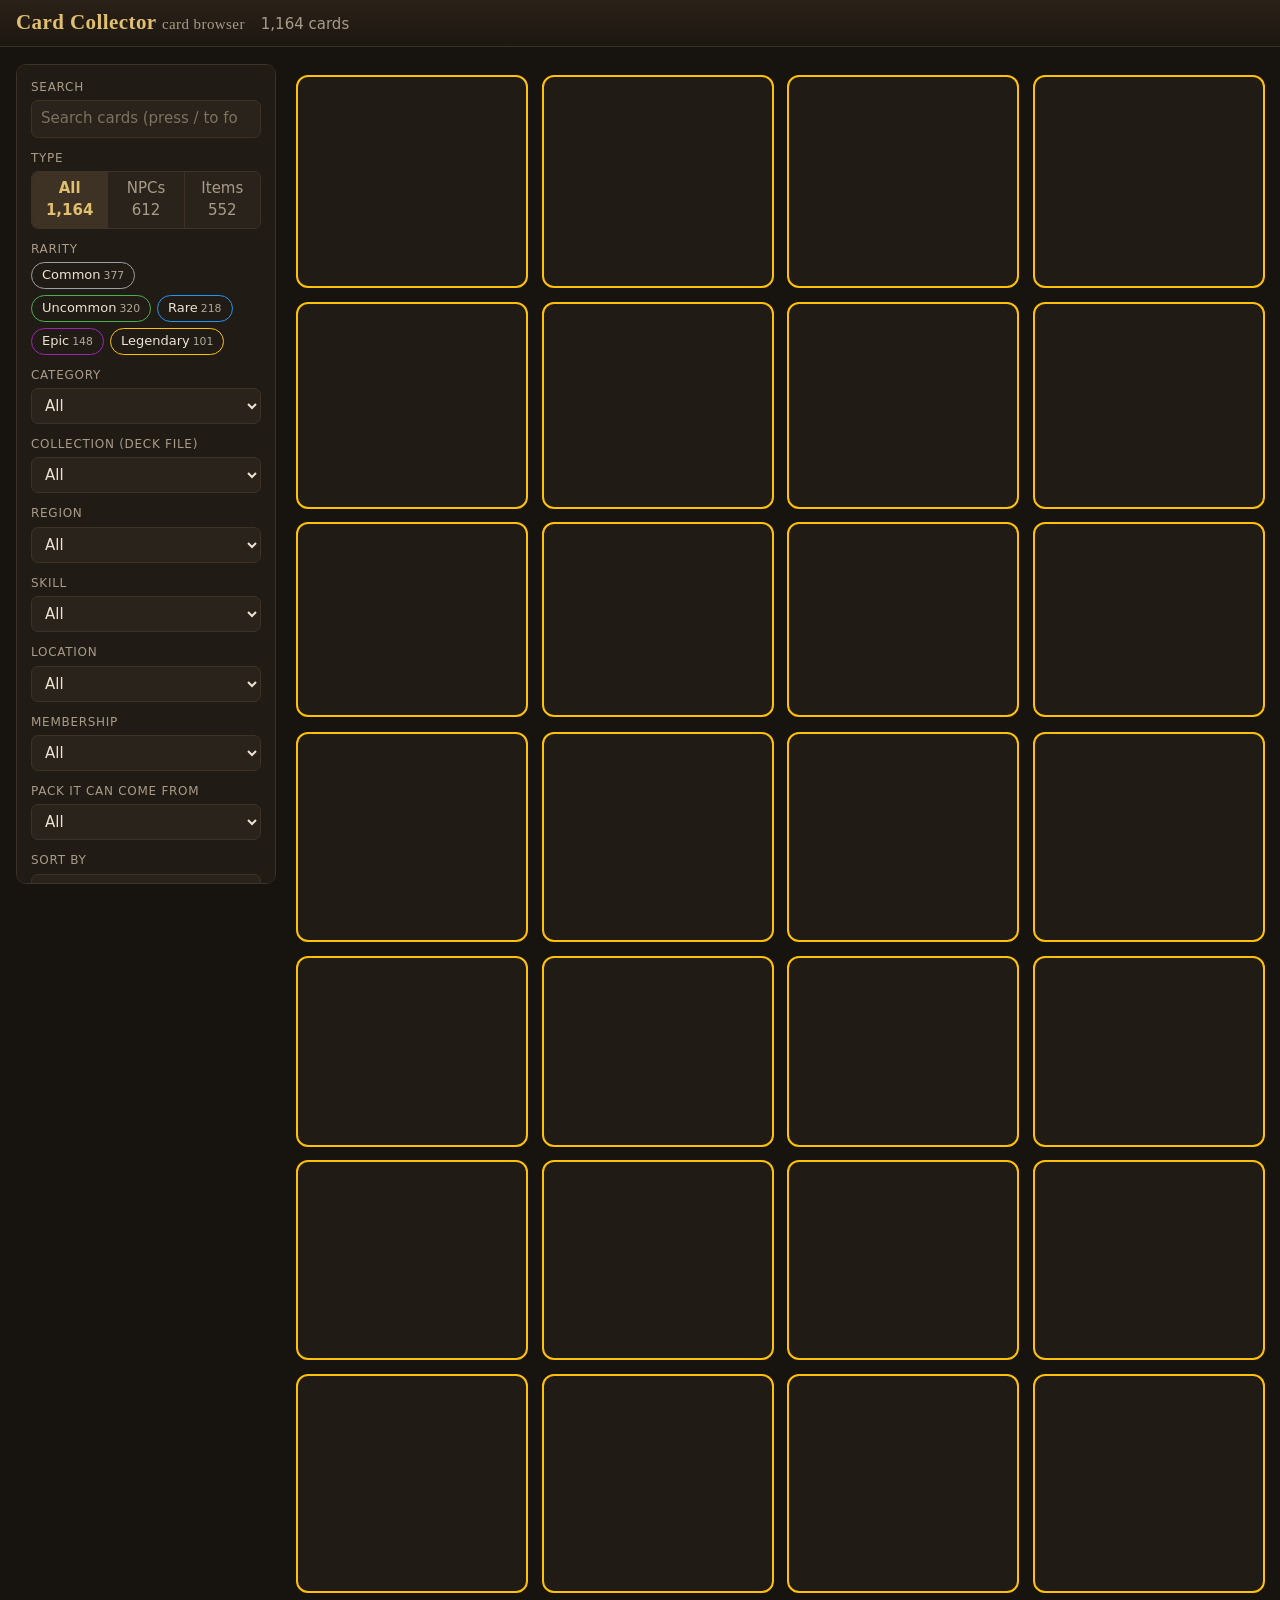
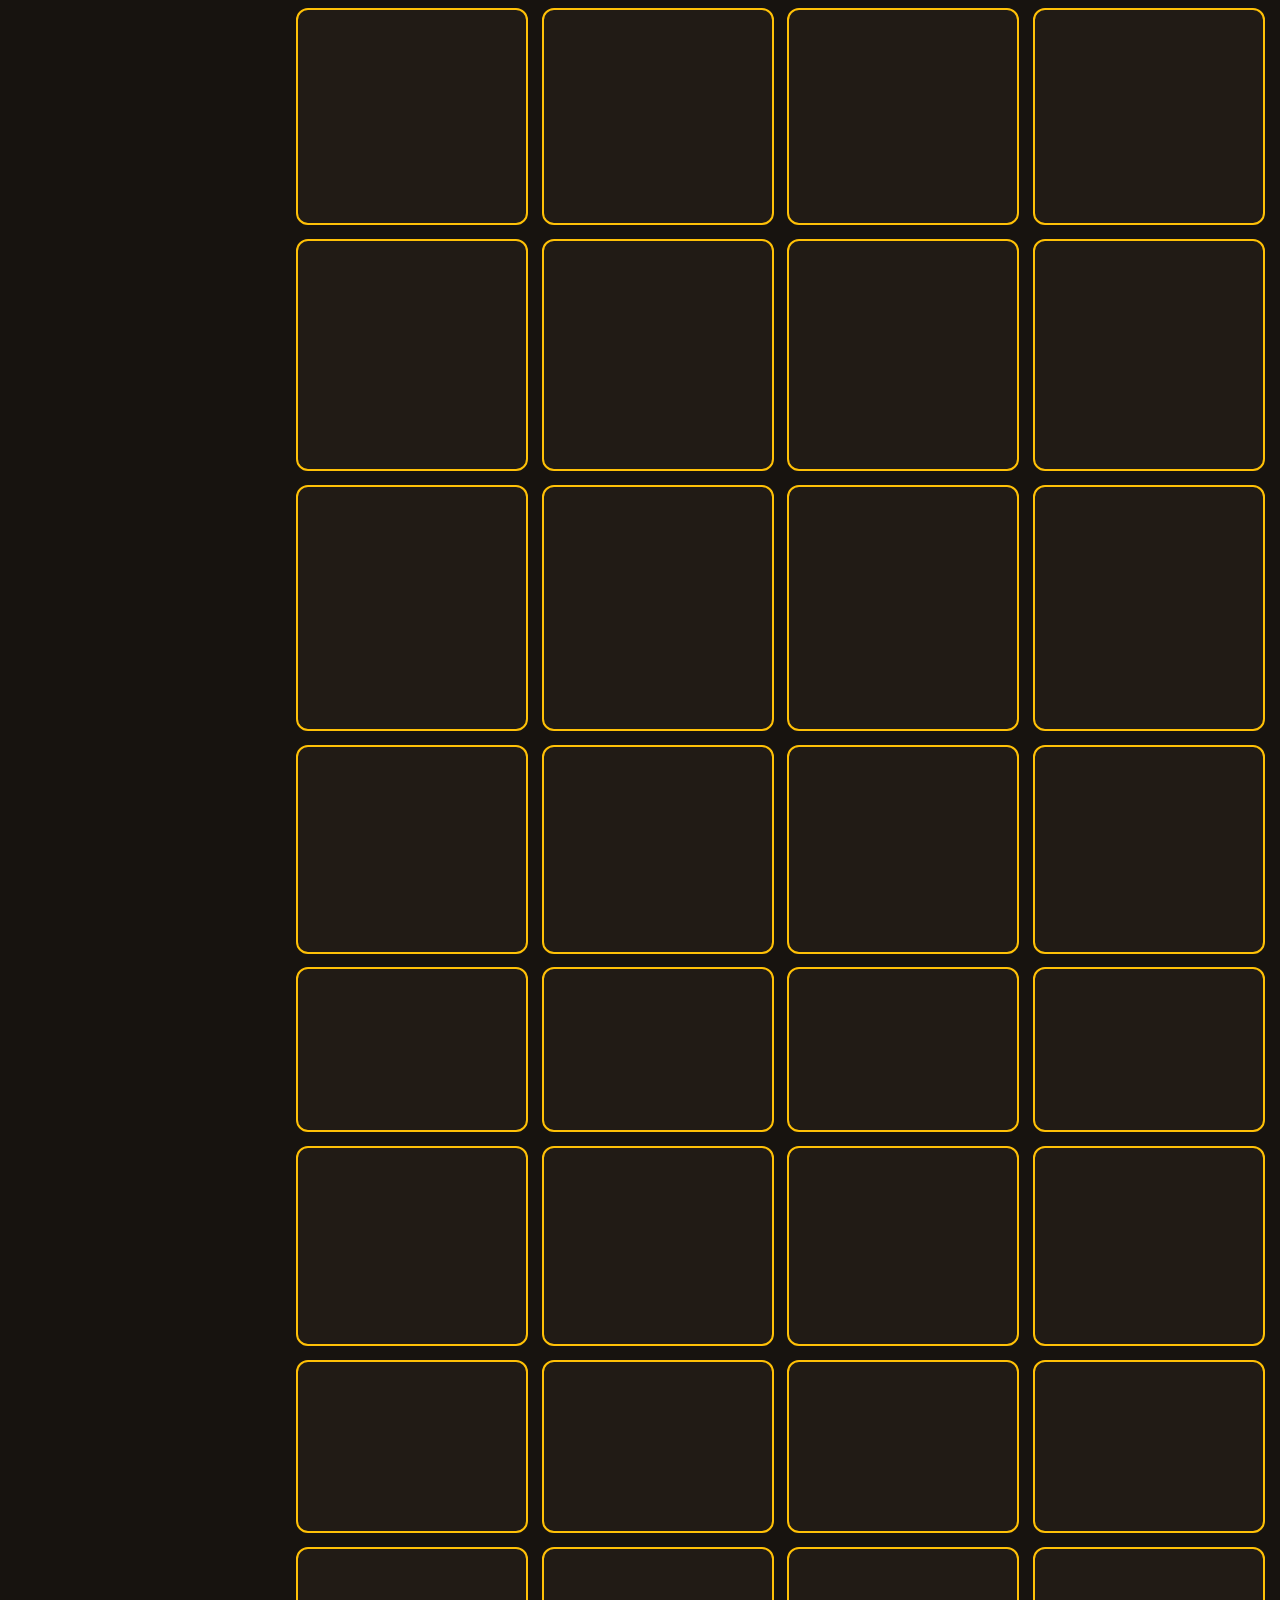
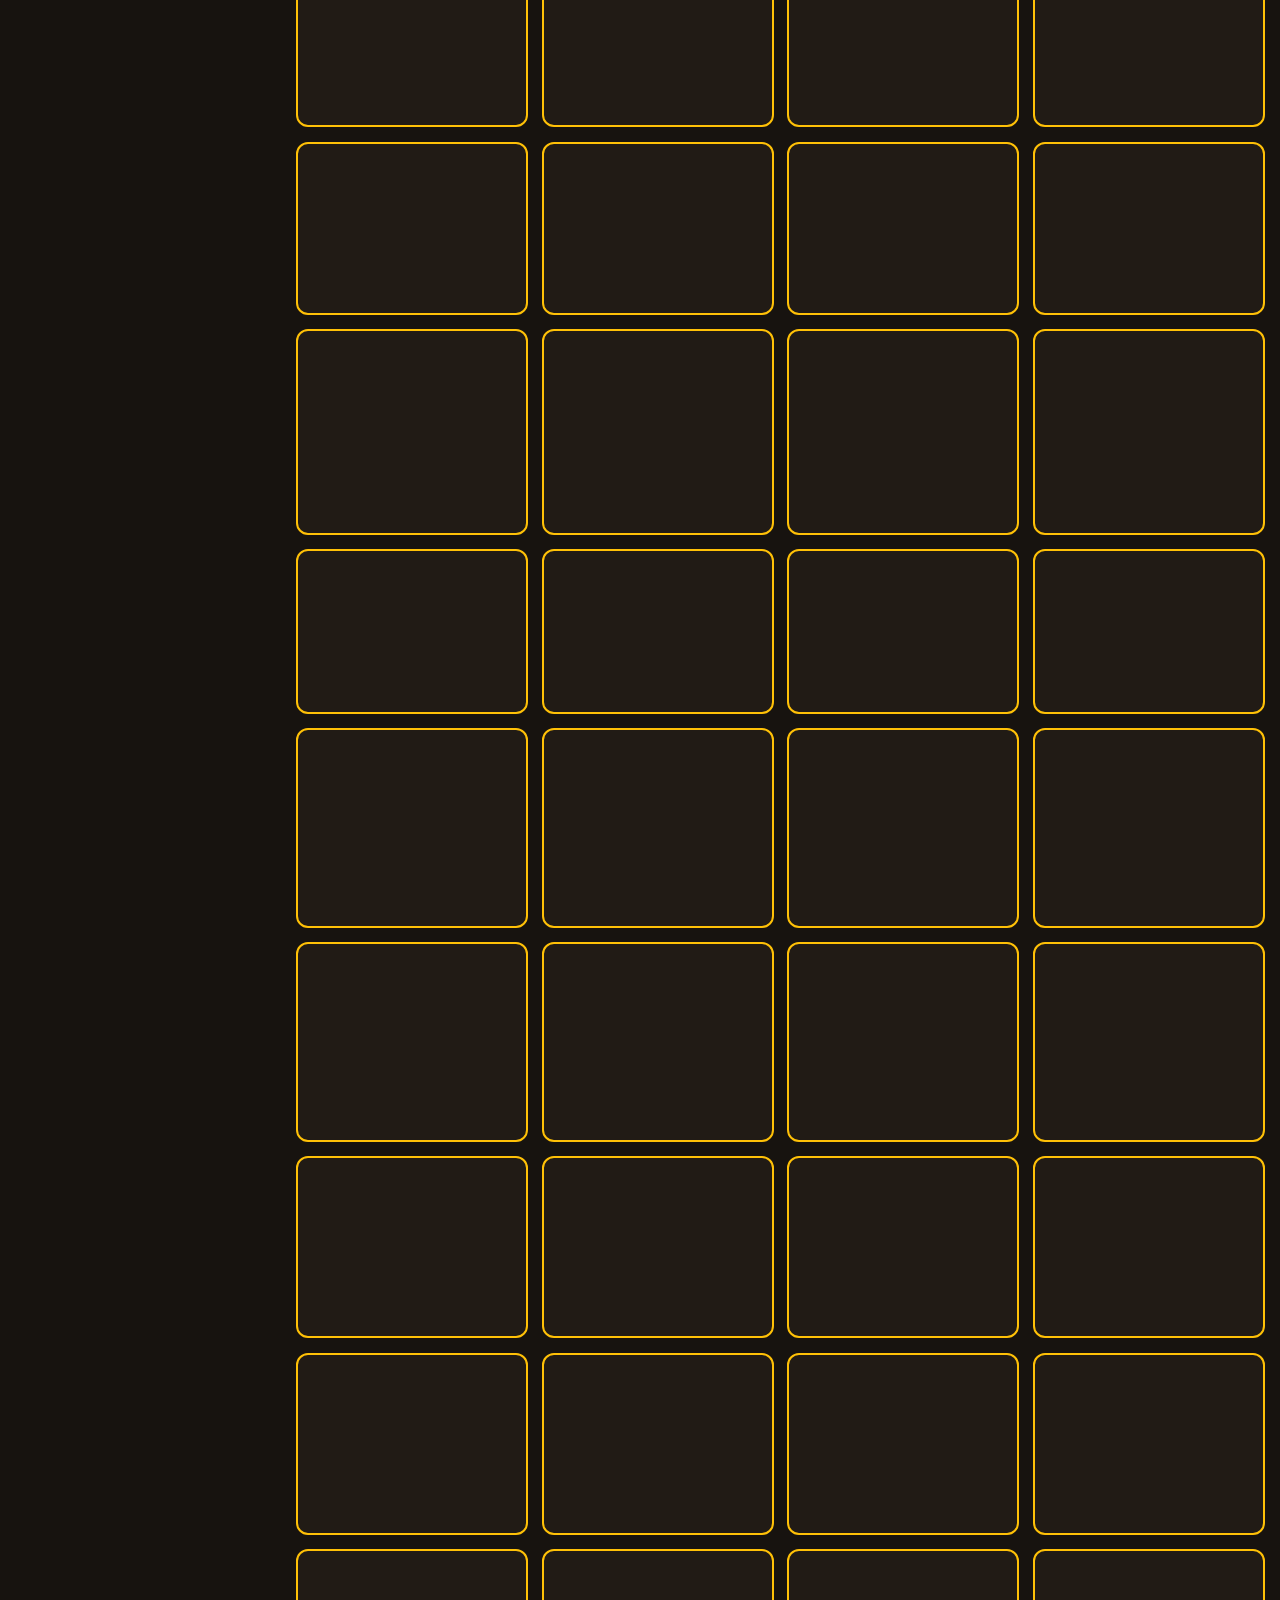
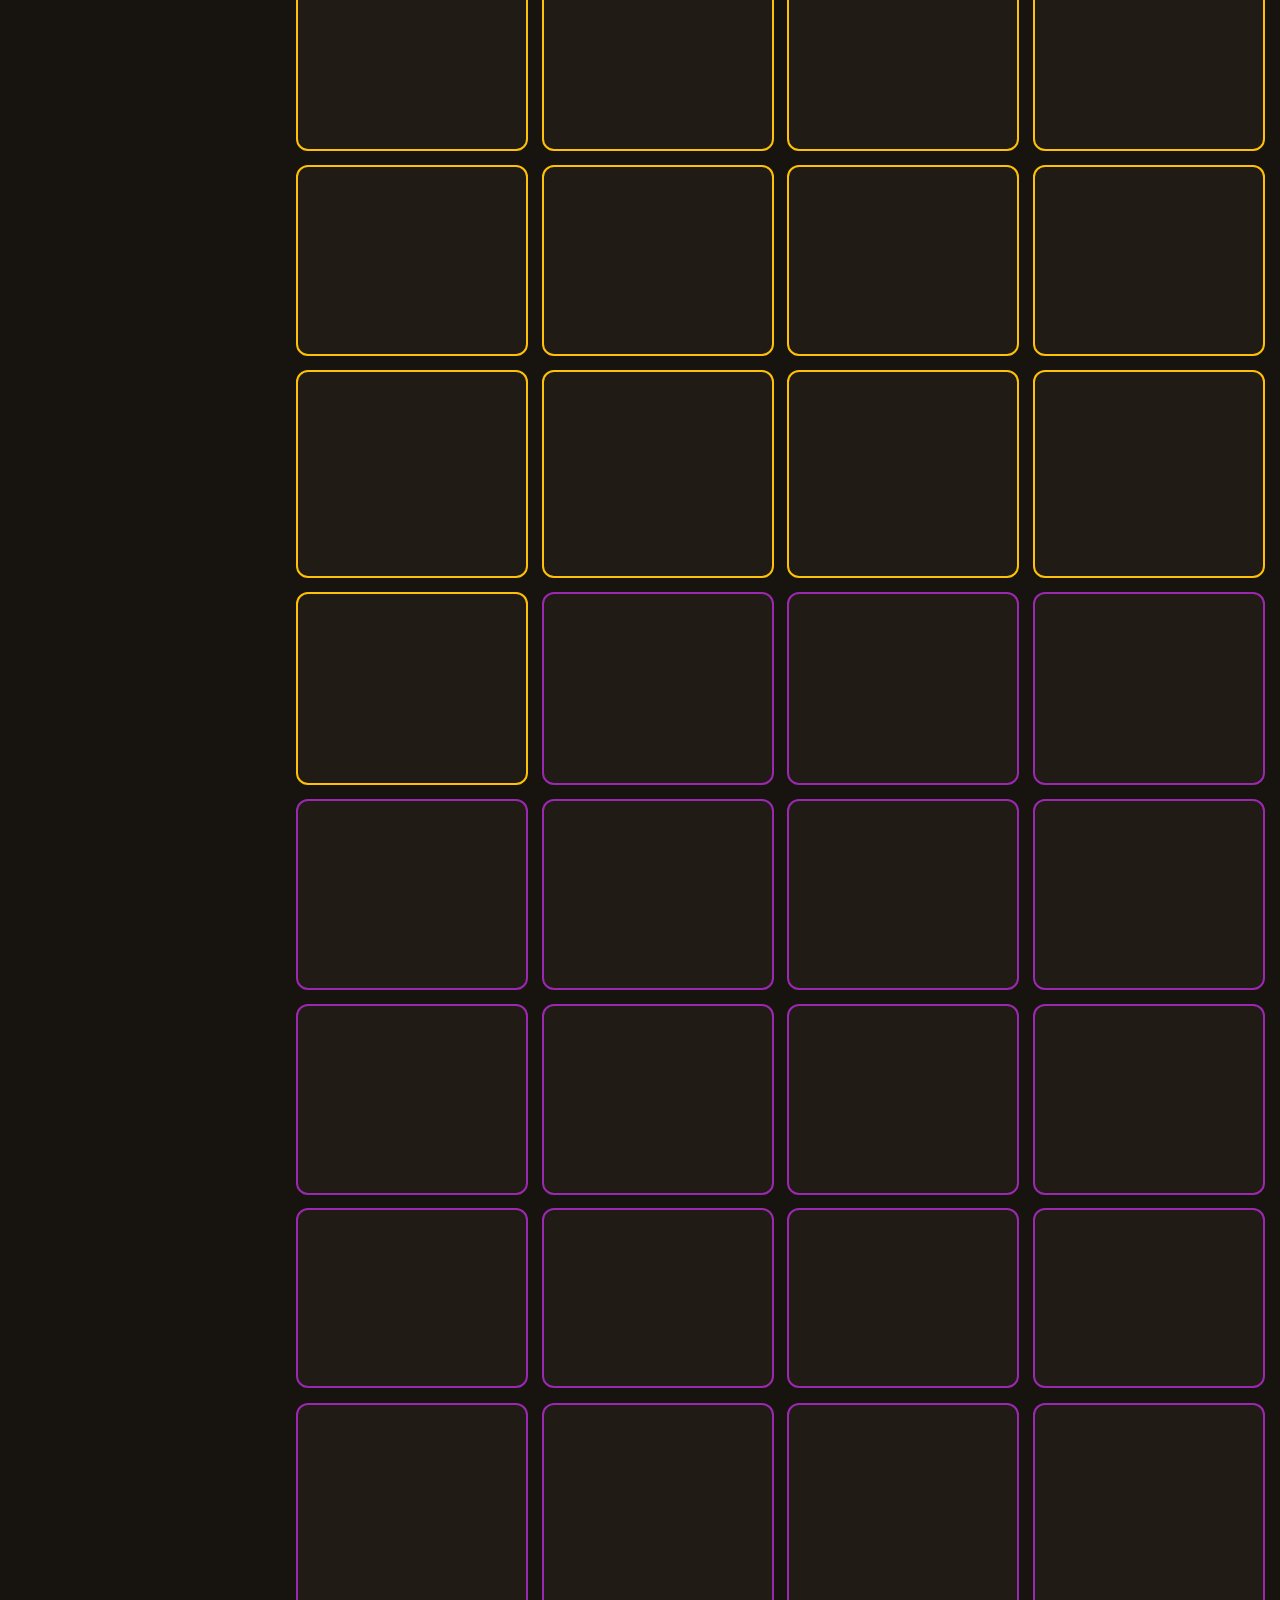
==== docs/index.html @ 7a70bed2 "Add a card browser website (docs/) built from the deck files dev/build_site.py reads the deck's Lua " ====
<!doctype html>
<html lang="en">
<head>
<meta charset="utf-8">
<meta name="viewport" content="width=device-width, initial-scale=1">
<title>Card Collector - card browser</title>
<meta name="description" content="Browse every card in the Card Collector RuneScape 3 plugin: search, filter by rarity, category, region and skill, and see which packs a card can come from.">
<link rel="icon" href="data:image/svg+xml,%3Csvg xmlns='http://www.w3.org/2000/svg' viewBox='0 0 32 32'%3E%3Crect x='7' y='3' width='18' height='26' rx='3' fill='%23e0c070'/%3E%3Crect x='10' y='7' width='12' height='10' rx='1' fill='%231c1814'/%3E%3C/svg%3E">
<link rel="stylesheet" href="style.css">
</head>
<body>

<header class="top">
  <div class="top-inner">
    <h1>Card Collector <span>card browser</span></h1>
    <p class="count" id="count" aria-live="polite"></p>
    <button class="btn only-small" id="filters-toggle" aria-expanded="false" aria-controls="filters">Filters</button>
  </div>
</header>

<div class="layout">
  <aside class="filters" id="filters" aria-label="Filters">
    <div class="field">
      <label for="q">Search</label>
      <input id="q" type="search" placeholder="Search cards (press / to focus)" autocomplete="off">
    </div>

    <div class="field">
      <span class="label" id="kind-label">Type</span>
      <div class="seg" role="group" aria-labelledby="kind-label" id="kind"></div>
    </div>

    <div class="field">
      <span class="label" id="rarity-label">Rarity</span>
      <div class="chips" role="group" aria-labelledby="rarity-label" id="rarity"></div>
    </div>

    <div class="field"><label for="category">Category</label><select id="category"></select></div>
    <div class="field"><label for="collection">Collection (deck file)</label><select id="collection"></select></div>
    <div class="field"><label for="regions">Region</label><select id="regions"></select></div>
    <div class="field"><label for="skills">Skill</label><select id="skills"></select></div>
    <div class="field"><label for="location">Location</label><select id="location"></select></div>
    <div class="field"><label for="membership">Membership</label><select id="membership"></select></div>
    <div class="field"><label for="pack">Pack it can come from</label><select id="pack"></select></div>
    <div class="field"><label for="sort">Sort by</label>
      <select id="sort">
        <option value="rarity-desc">Rarity, rarest first</option>
        <option value="rarity-asc">Rarity, most common first</option>
        <option value="name">Name A to Z</option>
        <option value="name-desc">Name Z to A</option>
        <option value="deck">Deck order</option>
      </select>
    </div>

    <div class="field row">
      <label class="check"><input type="checkbox" id="art-only"> Only cards with a picture</label>
    </div>

    <div class="actions">
      <button class="btn" id="reset" type="button">Clear all filters</button>
      <button class="btn ghost" id="overview-btn" type="button" aria-expanded="false" aria-controls="overview">Show overview</button>
    </div>
  </aside>

  <main>
    <section id="overview" class="overview" hidden aria-label="Overview"></section>
    <div id="active" class="active" aria-label="Active filters"></div>
    <div id="grid" class="grid" role="list"></div>
    <div id="empty" class="empty" hidden>
      <p>No cards match these filters.</p>
      <button class="btn" id="empty-reset" type="button">Clear all filters</button>
    </div>
    <div id="more" class="more" aria-hidden="true"></div>
  </main>
</div>

<footer class="foot">
  <p>An unofficial fan project for the RuneScape 3 Client API. Pictures and descriptive text come from the
  <a href="https://runescape.wiki/" rel="noopener">RuneScape Wiki</a> under
  <a href="https://creativecommons.org/licenses/by-nc-sa/3.0/" rel="noopener">CC BY-NC-SA 3.0</a>; each card's
  detail view links to the picture's file page. RuneScape and its characters, names and models belong to Jagex.
  The game's own card art is not shown here.</p>
  <p><a href="https://github.com/blueylewiedev/CardsOfGielinor" rel="noopener">Source on GitHub</a></p>
</footer>

<div id="modal" class="modal" hidden role="dialog" aria-modal="true" aria-labelledby="m-name">
  <div class="modal-box">
    <button class="close" id="m-close" aria-label="Close">&times;</button>
    <button class="nav prev" id="m-prev" aria-label="Previous card">&#8249;</button>
    <button class="nav next" id="m-next" aria-label="Next card">&#8250;</button>
    <div id="m-body"></div>
  </div>
</div>

<script src="app.js"></script>
</body>
</html>
---- docs/style.css ----
:root {
  --bg: #17130f;
  --panel: #211b15;
  --panel-2: #2a231b;
  --line: #3c3226;
  --text: #ece3d3;
  --muted: #a89c88;
  --gold: #e0c070;
  --gold-dim: #8c7740;
  --focus: #f4d98a;
  --radius: 10px;
  --card-w: 190px;
  color-scheme: dark;
}
:root[data-theme="light"] { color-scheme: light; }

* { box-sizing: border-box; }
html { -webkit-text-size-adjust: 100%; }
body {
  margin: 0;
  background: var(--bg);
  color: var(--text);
  font: 15px/1.45 system-ui, -apple-system, "Segoe UI", Roboto, sans-serif;
}
a { color: var(--gold); }
button, input, select { font: inherit; color: inherit; }
:focus-visible { outline: 2px solid var(--focus); outline-offset: 2px; }
[hidden] { display: none !important; }

/* ---------- header ---------- */
.top { background: linear-gradient(#2a2118, #1d1711); border-bottom: 1px solid var(--line); position: sticky; top: 0; z-index: 20; }
.top-inner { max-width: 1500px; margin: 0 auto; padding: 10px 16px; display: flex; align-items: baseline; gap: 16px; flex-wrap: wrap; }
h1 { margin: 0; font: 700 21px/1.2 Georgia, "Times New Roman", serif; color: var(--gold); letter-spacing: .02em; }
h1 span { font-weight: 400; color: var(--muted); font-size: 15px; }
.count { margin: 0; color: var(--muted); flex: 1; }
.only-small { display: none; }

/* ---------- layout ---------- */
.layout { max-width: 1500px; margin: 0 auto; padding: 16px; display: grid; grid-template-columns: 260px 1fr; gap: 20px; align-items: start; }
.filters { background: var(--panel); border: 1px solid var(--line); border-radius: var(--radius); padding: 14px; position: sticky; top: 64px; max-height: calc(100vh - 80px); overflow: auto; }
.field { margin-bottom: 12px; }
.field > label, .label { display: block; font-size: 12px; letter-spacing: .06em; text-transform: uppercase; color: var(--muted); margin-bottom: 4px; }
.field.row { margin: 4px 0 14px; }
.field > label.check { text-transform: none; letter-spacing: 0; font-size: 14px; color: var(--text); margin: 0; }
input[type="search"], select {
  width: 100%; padding: 7px 9px; background: var(--panel-2); border: 1px solid var(--line); border-radius: 7px;
}
select { appearance: auto; }
input[type="search"]::placeholder { color: #7d725f; }
.check { display: flex; gap: 8px; align-items: center; cursor: pointer; }
.btn {
  background: var(--panel-2); border: 1px solid var(--gold-dim); color: var(--gold); border-radius: 7px; padding: 7px 12px; cursor: pointer;
}
.btn:hover { background: #352b20; }
.btn.ghost { border-color: var(--line); color: var(--muted); }
.actions { display: flex; gap: 8px; flex-wrap: wrap; }

.seg { display: flex; border: 1px solid var(--line); border-radius: 7px; overflow: hidden; }
.seg button { flex: 1; background: var(--panel-2); border: 0; padding: 6px 4px; cursor: pointer; color: var(--muted); }
.seg button + button { border-left: 1px solid var(--line); }
.seg button[aria-pressed="true"] { background: #3d3223; color: var(--gold); font-weight: 600; }

.chips { display: flex; flex-wrap: wrap; gap: 6px; }
.chip {
  border: 1px solid var(--rc, var(--line)); background: transparent; border-radius: 999px; padding: 3px 10px; cursor: pointer; font-size: 13px; color: var(--text);
}
.chip[aria-pressed="true"] { background: var(--rc); color: #111; font-weight: 600; }
.chip small { opacity: .7; margin-left: 3px; }

/* ---------- active filters and overview ---------- */
.active { display: flex; flex-wrap: wrap; gap: 6px; margin-bottom: 12px; min-height: 0; }
.tag-pill { background: var(--panel-2); border: 1px solid var(--gold-dim); color: var(--gold); border-radius: 999px; padding: 2px 6px 2px 10px; font-size: 13px; cursor: pointer; }
.tag-pill b { font-weight: 400; margin-left: 4px; color: var(--muted); }

.overview { background: var(--panel); border: 1px solid var(--line); border-radius: var(--radius); padding: 14px; margin-bottom: 16px; display: grid; grid-template-columns: repeat(auto-fit, minmax(240px, 1fr)); gap: 18px; }
.overview h2 { margin: 0 0 8px; font: 600 13px/1.2 system-ui, sans-serif; text-transform: uppercase; letter-spacing: .06em; color: var(--muted); }
.bar { display: grid; grid-template-columns: 110px 1fr 40px; gap: 8px; align-items: center; margin: 3px 0; width: 100%; background: none; border: 0; cursor: pointer; text-align: left; padding: 1px 0; }
.bar:hover .bar-name { color: var(--gold); }
.bar-name { overflow: hidden; text-overflow: ellipsis; white-space: nowrap; font-size: 13px; }
.bar-track { height: 9px; background: var(--panel-2); border-radius: 5px; overflow: hidden; }
.bar-fill { display: block; height: 100%; background: var(--rc, var(--gold-dim)); border-radius: 5px; }
.bar-num { font-size: 12px; color: var(--muted); text-align: right; }

/* ---------- card grid ---------- */
.grid { display: grid; grid-template-columns: repeat(auto-fill, minmax(var(--card-w), 1fr)); gap: 14px; }
.card {
  --rc: #9aa0a6;
  display: flex; flex-direction: column; text-align: center; padding: 0; cursor: pointer;
  background: var(--panel); border: 2px solid var(--rc); border-radius: 12px; overflow: hidden;
  box-shadow: 0 0 0 0 transparent; transition: transform .12s, box-shadow .12s;
  content-visibility: auto; contain-intrinsic-size: 330px;
}
.card:hover { transform: translateY(-3px); box-shadow: 0 6px 18px rgba(0,0,0,.5), 0 0 14px color-mix(in srgb, var(--rc) 45%, transparent); }
.c-name { background: color-mix(in srgb, var(--rc) 28%, #1b150f); color: #fff3d0; font-weight: 700; padding: 6px 6px; font-size: 14px; line-height: 1.2; min-height: 2.5em; display: flex; align-items: center; justify-content: center; }
.c-art { position: relative; aspect-ratio: 1 / .85; margin: 8px 8px 0; border-radius: 8px; background: radial-gradient(circle at 50% 40%, color-mix(in srgb, var(--rc) 22%, #2a2218), #15110c 85%); display: grid; place-items: center; overflow: hidden; }
.c-art img { max-width: 86%; max-height: 86%; object-fit: contain; image-rendering: -webkit-optimize-contrast; filter: drop-shadow(0 3px 4px rgba(0,0,0,.5)); }
.ph { font: 700 44px/1 Georgia, serif; color: color-mix(in srgb, var(--rc) 70%, #fff); opacity: .55; }
.c-kind { position: absolute; left: 6px; top: 6px; font-size: 10px; letter-spacing: .08em; text-transform: uppercase; background: rgba(0,0,0,.5); color: var(--muted); padding: 1px 6px; border-radius: 4px; }
.c-rar { margin: 8px 8px 0; background: var(--rc); color: #101010; font-weight: 700; font-size: 12px; letter-spacing: .08em; text-transform: uppercase; border-radius: 5px; padding: 2px 0; }
.c-desc { padding: 8px 10px 10px; color: var(--muted); font-size: 13px; line-height: 1.35; flex: 1; display: grid; place-items: center; }
.c-meta { padding: 0 8px 8px; display: flex; gap: 4px; justify-content: center; flex-wrap: wrap; }
.mini { font-size: 11px; color: var(--text); background: var(--panel-2); border: 1px solid var(--line); border-radius: 4px; padding: 0 5px; }

.empty { text-align: center; padding: 60px 0; color: var(--muted); }
.more { height: 1px; }

/* ---------- detail view ---------- */
.modal { position: fixed; inset: 0; background: rgba(8,6,4,.78); z-index: 50; display: grid; place-items: center; padding: 16px; overflow: auto; }
.modal-box { position: relative; background: var(--panel); border: 1px solid var(--gold-dim); border-radius: 14px; width: min(760px, 100%); max-height: calc(100vh - 32px); overflow: auto; padding: 22px 56px; }
.close, .nav { position: absolute; background: none; border: 0; color: var(--gold); cursor: pointer; line-height: 1; }
.close { top: 8px; right: 12px; font-size: 30px; }
.nav { top: 50%; font-size: 44px; transform: translateY(-50%); padding: 6px 10px; }
.nav.prev { left: 2px; } .nav.next { right: 2px; }
.nav:disabled { opacity: .25; cursor: default; }
.detail { display: grid; grid-template-columns: 220px 1fr; gap: 22px; --rc: #9aa0a6; }
.detail .card { cursor: default; content-visibility: visible; }
.detail .card:hover { transform: none; }
.detail h2 { margin: 0 0 2px; font: 700 24px/1.2 Georgia, serif; color: var(--gold); }
.detail .sub { color: var(--muted); margin: 0 0 12px; }
.facts { display: grid; grid-template-columns: 120px 1fr; gap: 6px 12px; margin: 0; }
.facts dt { color: var(--muted); font-size: 13px; padding-top: 2px; }
.facts dd { margin: 0; display: flex; flex-wrap: wrap; gap: 5px; align-items: center; }
.pill { background: var(--panel-2); border: 1px solid var(--line); color: var(--text); border-radius: 999px; padding: 1px 10px; font-size: 13px; cursor: pointer; }
button.pill:hover { border-color: var(--gold-dim); color: var(--gold); }
.code { font: 12px ui-monospace, Menlo, Consolas, monospace; color: var(--muted); word-break: break-all; }
.links { margin-top: 14px; display: flex; gap: 14px; flex-wrap: wrap; font-size: 14px; }

.foot { max-width: 1500px; margin: 20px auto 40px; padding: 0 16px; color: var(--muted); font-size: 13px; }

/* ---------- small screens ---------- */
@media (max-width: 860px) {
  .layout { grid-template-columns: 1fr; padding: 12px; }
  .only-small { display: inline-block; margin-left: auto; }
  .filters { position: static; max-height: none; display: none; }
  .filters.open { display: block; }
  :root { --card-w: 150px; }
  .grid { gap: 10px; }
  .c-art .ph { font-size: 34px; }
  .modal-box { padding: 18px 16px 62px; }
  .nav { top: auto; bottom: 8px; transform: none; font-size: 36px; }
  .detail { grid-template-columns: 1fr; }
  .detail .card { max-width: 230px; margin: 0 auto; }
  .facts { grid-template-columns: 96px 1fr; }
  .bar { grid-template-columns: 90px 1fr 36px; }
}
@media (prefers-reduced-motion: reduce) { .card { transition: none; } }
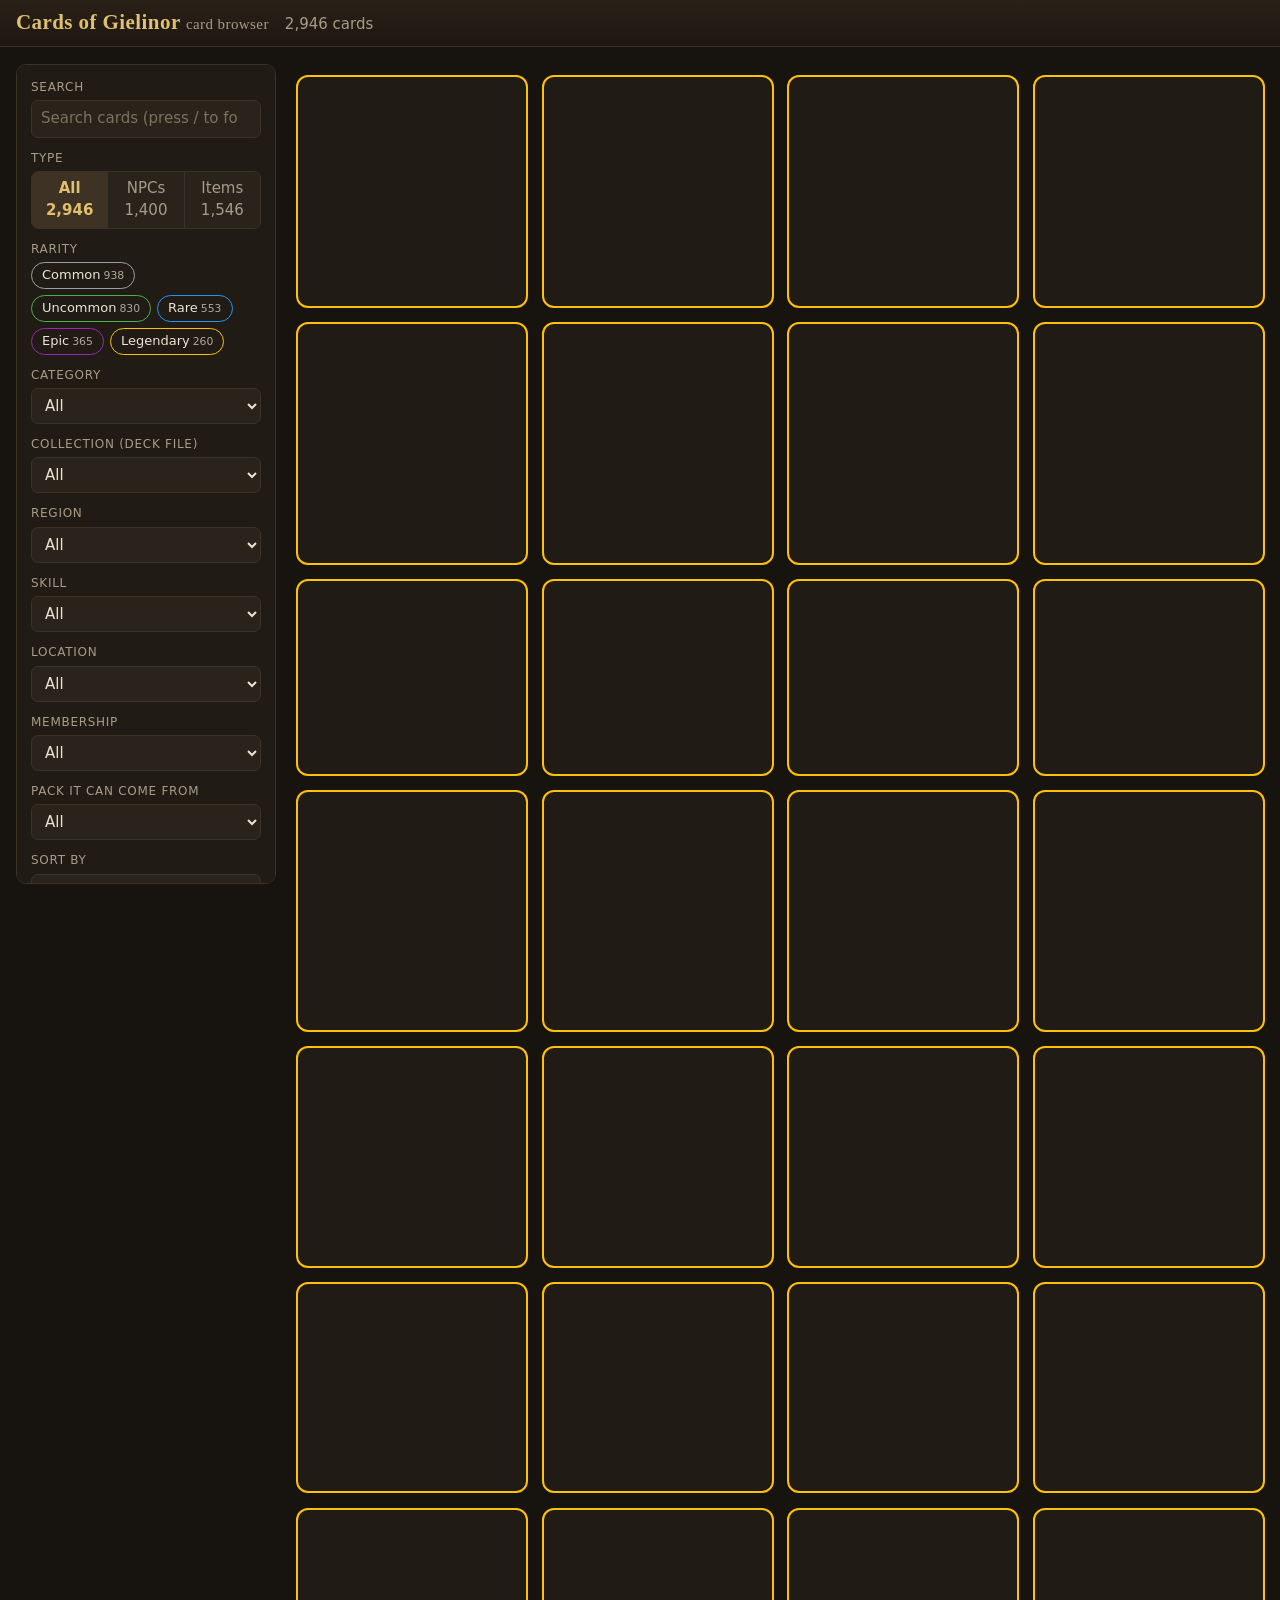
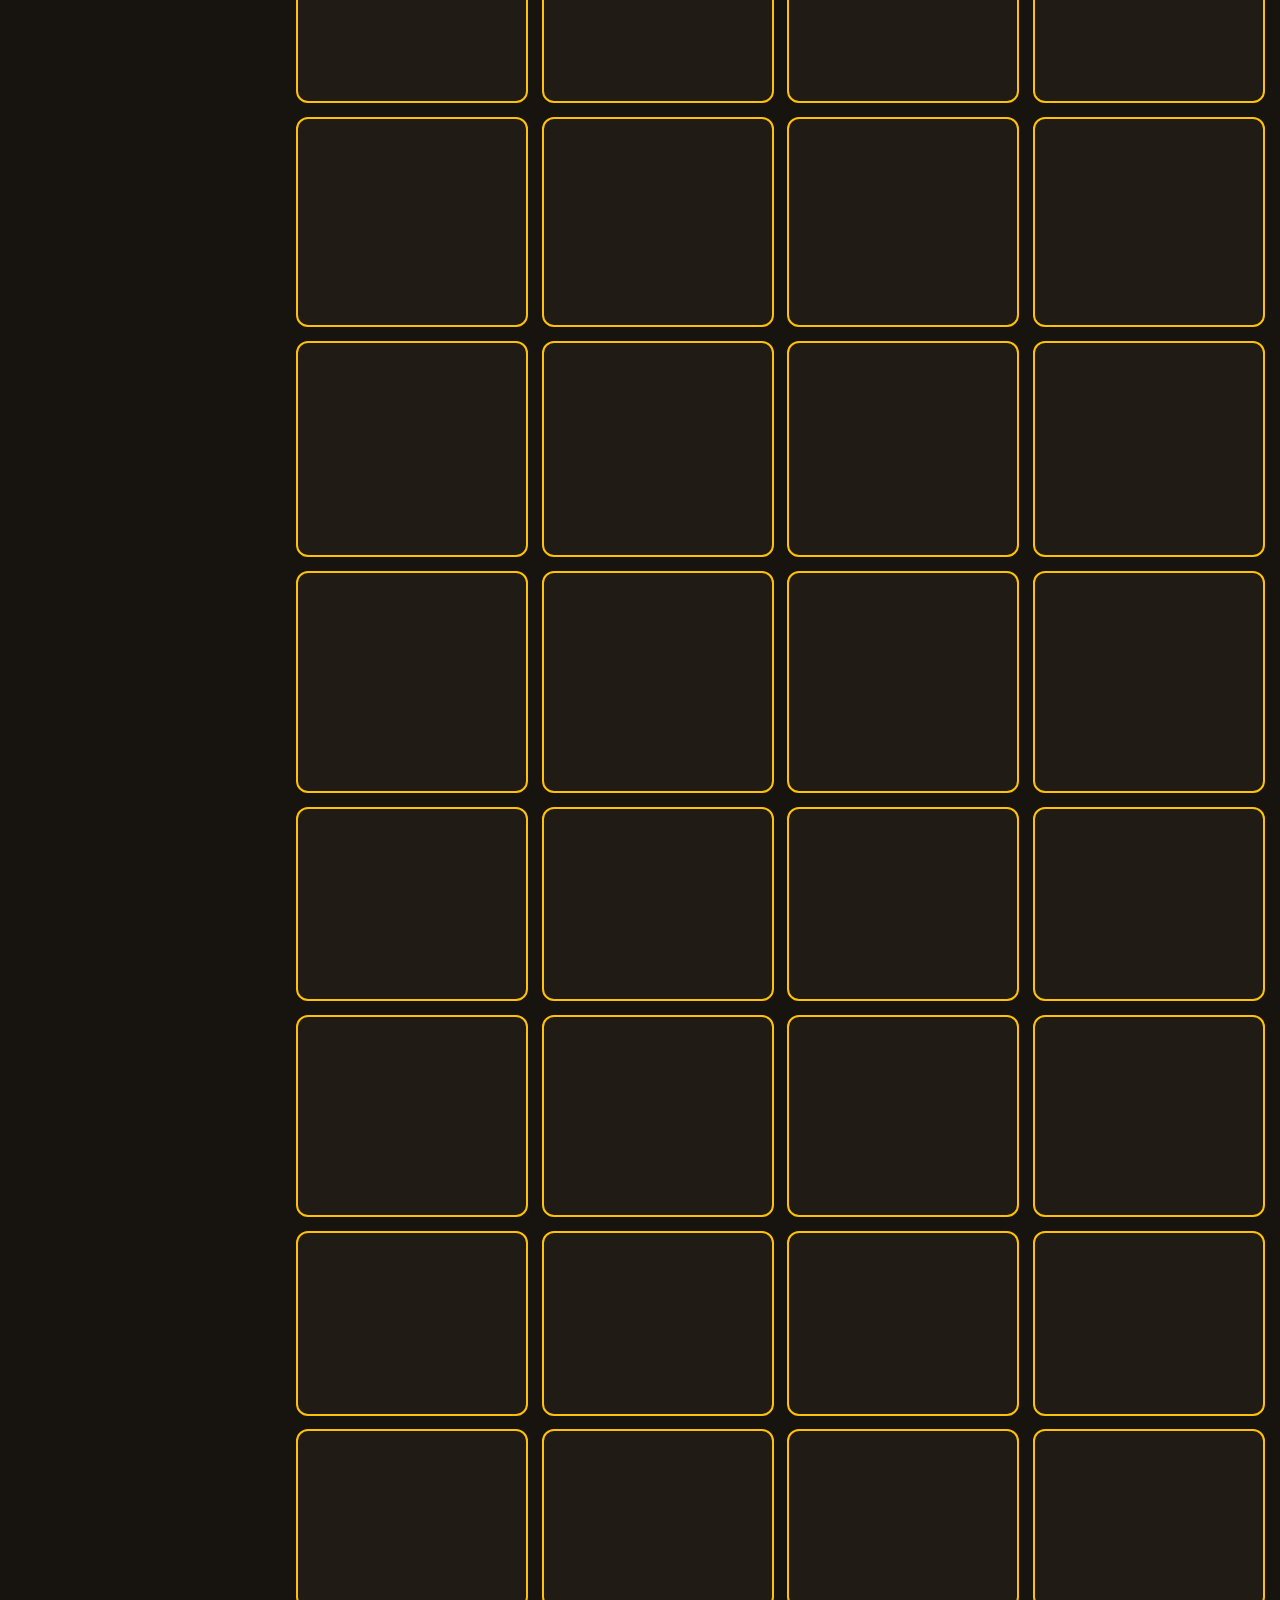
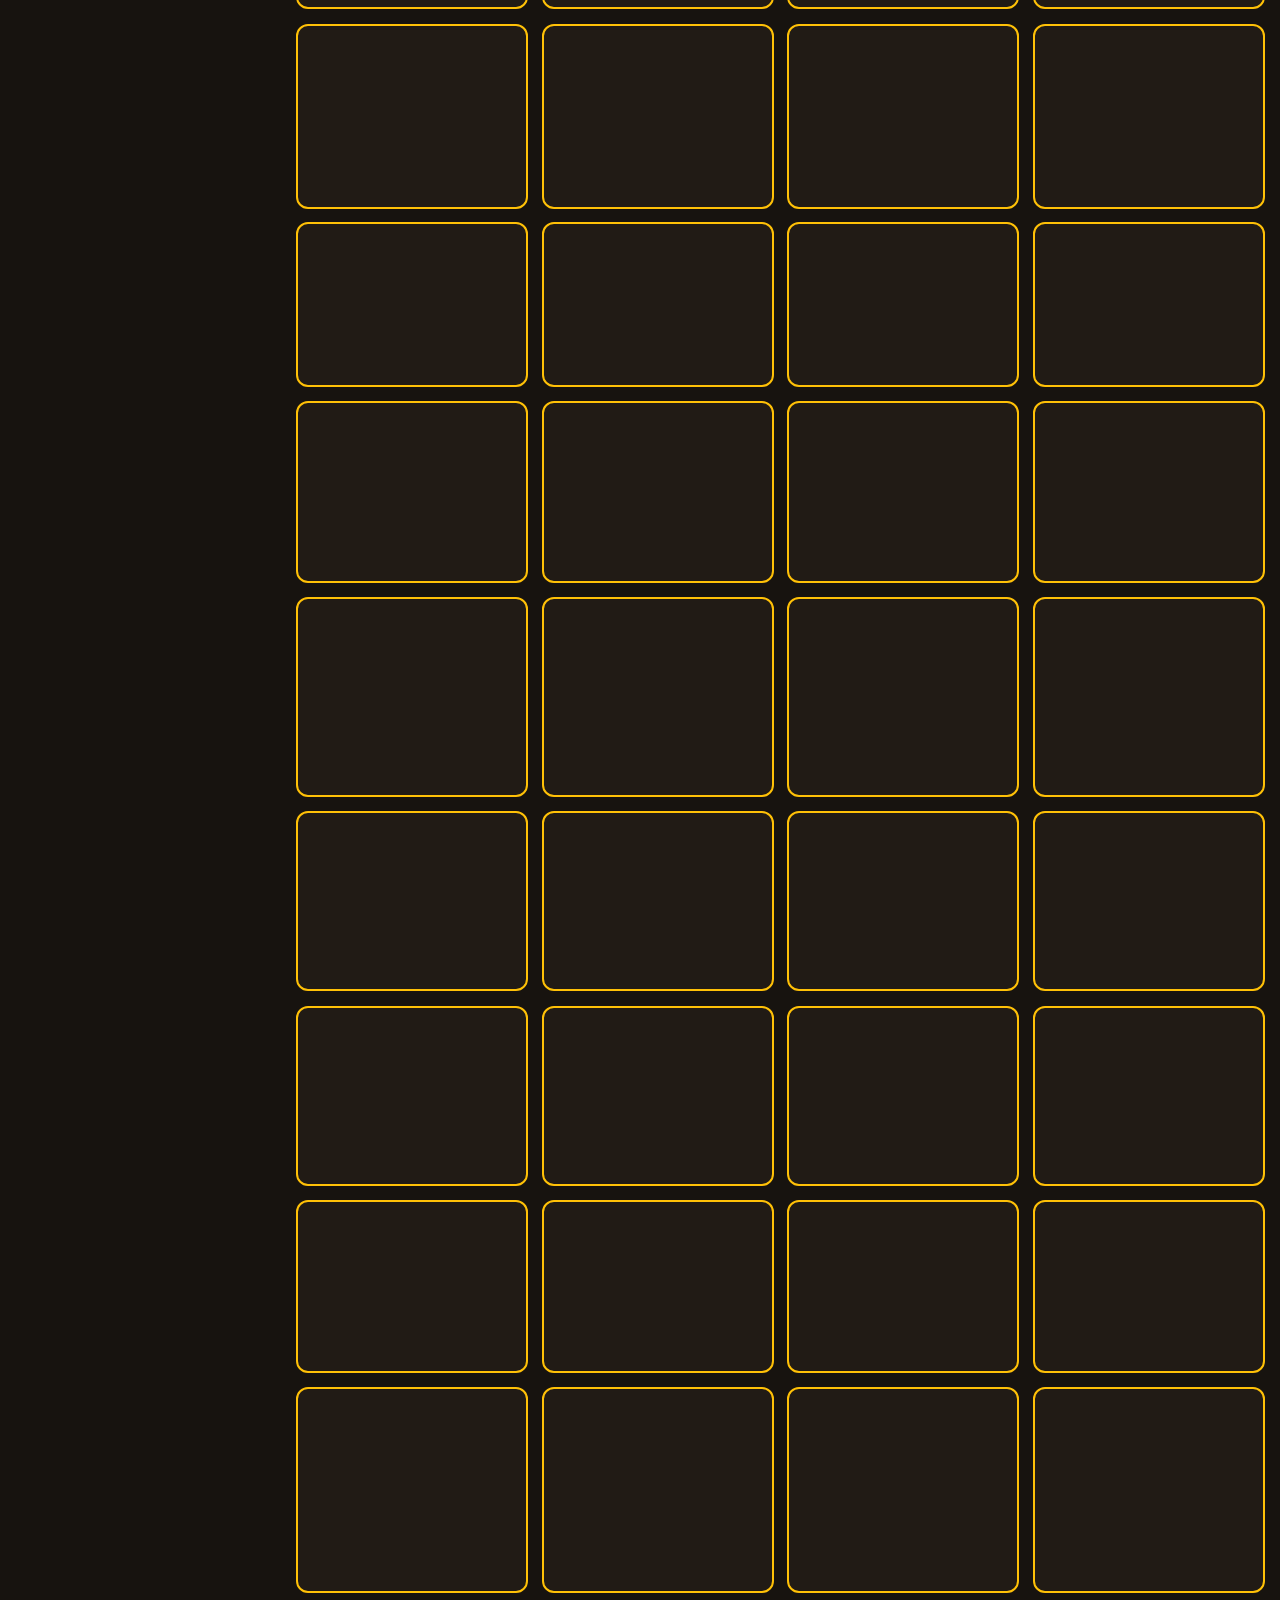
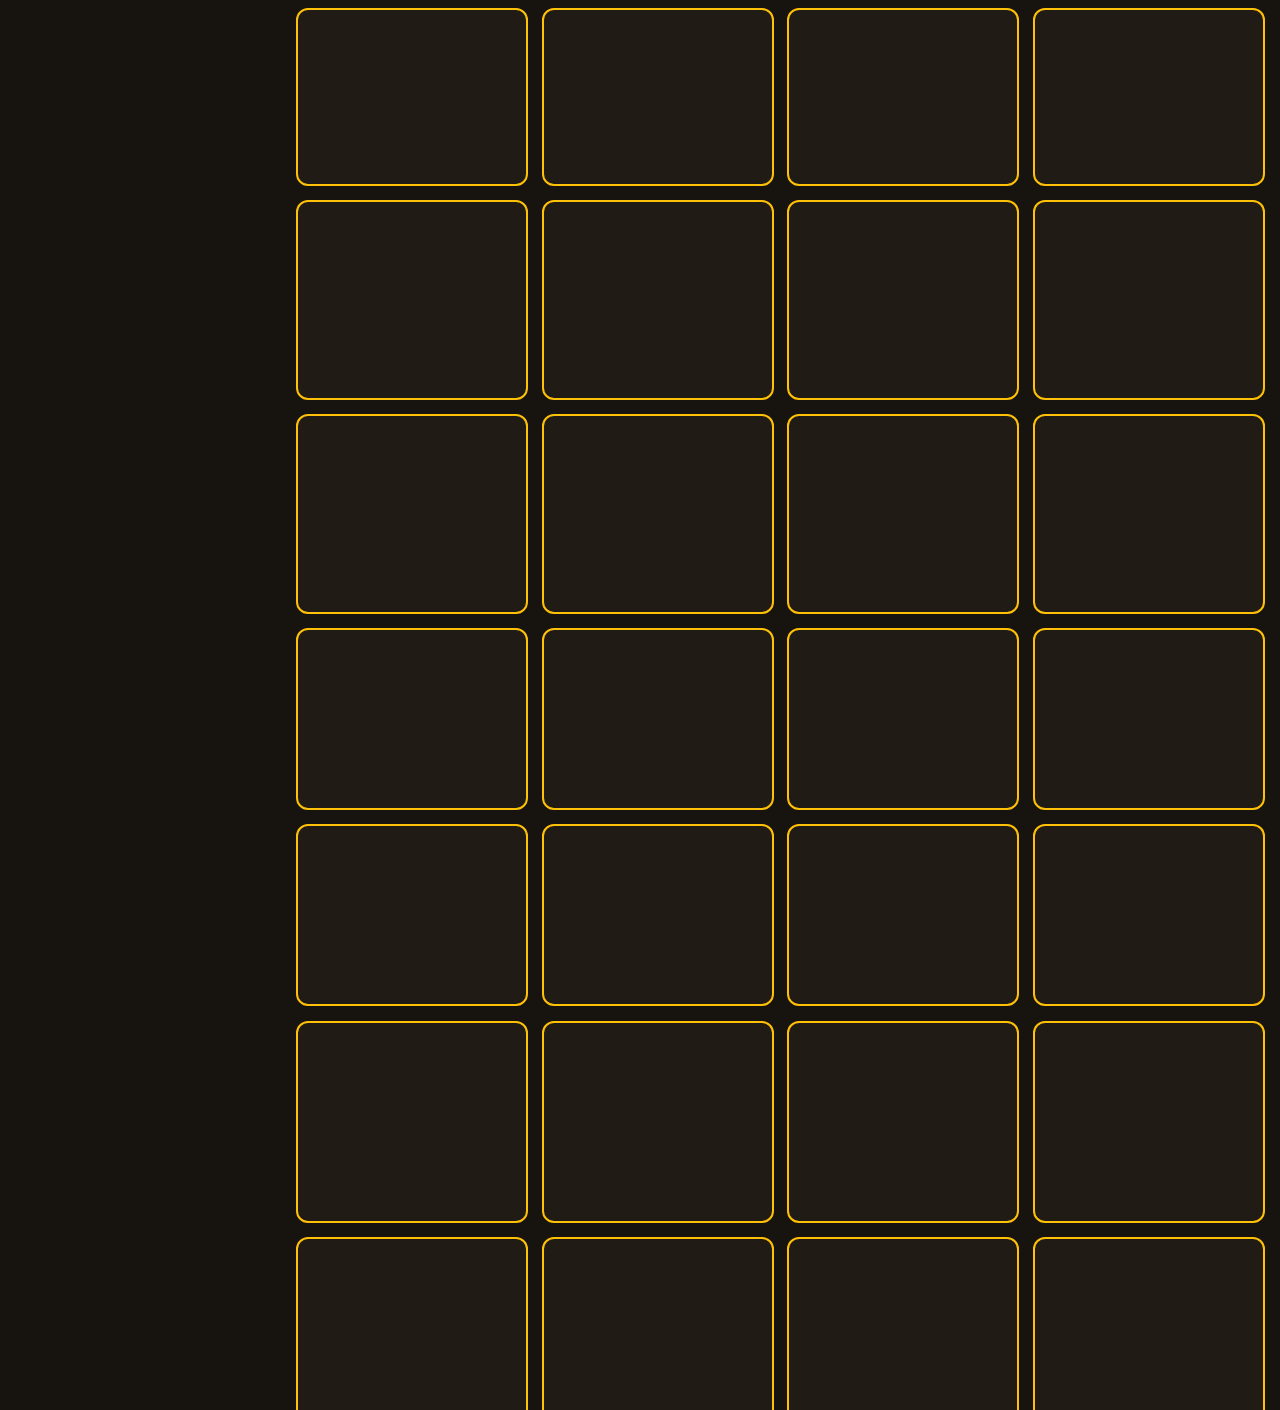
==== commit c9ce38a4: "Update titles on site." ====
--- a/docs/index.html
+++ b/docs/index.html
@@ -3,8 +3,8 @@
 <head>
 <meta charset="utf-8">
 <meta name="viewport" content="width=device-width, initial-scale=1">
-<title>Card Collector - card browser</title>
-<meta name="description" content="Browse every card in the Card Collector RuneScape 3 plugin: search, filter by rarity, category, region and skill, and see which packs a card can come from.">
+<title>Cards of Gielinor - card browser</title>
+<meta name="description" content="Browse every card in the Cards of Gielinor RuneScape 3 plugin: search, filter by rarity, category, region and skill, and see which packs a card can come from.">
 <link rel="icon" href="data:image/svg+xml,%3Csvg xmlns='http://www.w3.org/2000/svg' viewBox='0 0 32 32'%3E%3Crect x='7' y='3' width='18' height='26' rx='3' fill='%23e0c070'/%3E%3Crect x='10' y='7' width='12' height='10' rx='1' fill='%231c1814'/%3E%3C/svg%3E">
 <link rel="stylesheet" href="style.css">
 </head>
@@ -12,7 +12,7 @@
 
 <header class="top">
   <div class="top-inner">
-    <h1>Card Collector <span>card browser</span></h1>
+    <h1>Cards of Gielinor <span>card browser</span></h1>
     <p class="count" id="count" aria-live="polite"></p>
     <button class="btn only-small" id="filters-toggle" aria-expanded="false" aria-controls="filters">Filters</button>
   </div>
--- a/docs/style.css
+++ b/docs/style.css
@@ -93,7 +93,7 @@
 .card:hover { transform: translateY(-3px); box-shadow: 0 6px 18px rgba(0,0,0,.5), 0 0 14px color-mix(in srgb, var(--rc) 45%, transparent); }
 .c-name { background: color-mix(in srgb, var(--rc) 28%, #1b150f); color: #fff3d0; font-weight: 700; padding: 6px 6px; font-size: 14px; line-height: 1.2; min-height: 2.5em; display: flex; align-items: center; justify-content: center; }
 .c-art { position: relative; aspect-ratio: 1 / .85; margin: 8px 8px 0; border-radius: 8px; background: radial-gradient(circle at 50% 40%, color-mix(in srgb, var(--rc) 22%, #2a2218), #15110c 85%); display: grid; place-items: center; overflow: hidden; }
-.c-art img { max-width: 86%; max-height: 86%; object-fit: contain; image-rendering: -webkit-optimize-contrast; filter: drop-shadow(0 3px 4px rgba(0,0,0,.5)); }
+.c-art img { position: absolute; inset: 7%; width: 86%; height: 86%; object-fit: contain; image-rendering: -webkit-optimize-contrast; filter: drop-shadow(0 3px 4px rgba(0,0,0,.5)); }
 .ph { font: 700 44px/1 Georgia, serif; color: color-mix(in srgb, var(--rc) 70%, #fff); opacity: .55; }
 .c-kind { position: absolute; left: 6px; top: 6px; font-size: 10px; letter-spacing: .08em; text-transform: uppercase; background: rgba(0,0,0,.5); color: var(--muted); padding: 1px 6px; border-radius: 4px; }
 .c-rar { margin: 8px 8px 0; background: var(--rc); color: #101010; font-weight: 700; font-size: 12px; letter-spacing: .08em; text-transform: uppercase; border-radius: 5px; padding: 2px 0; }
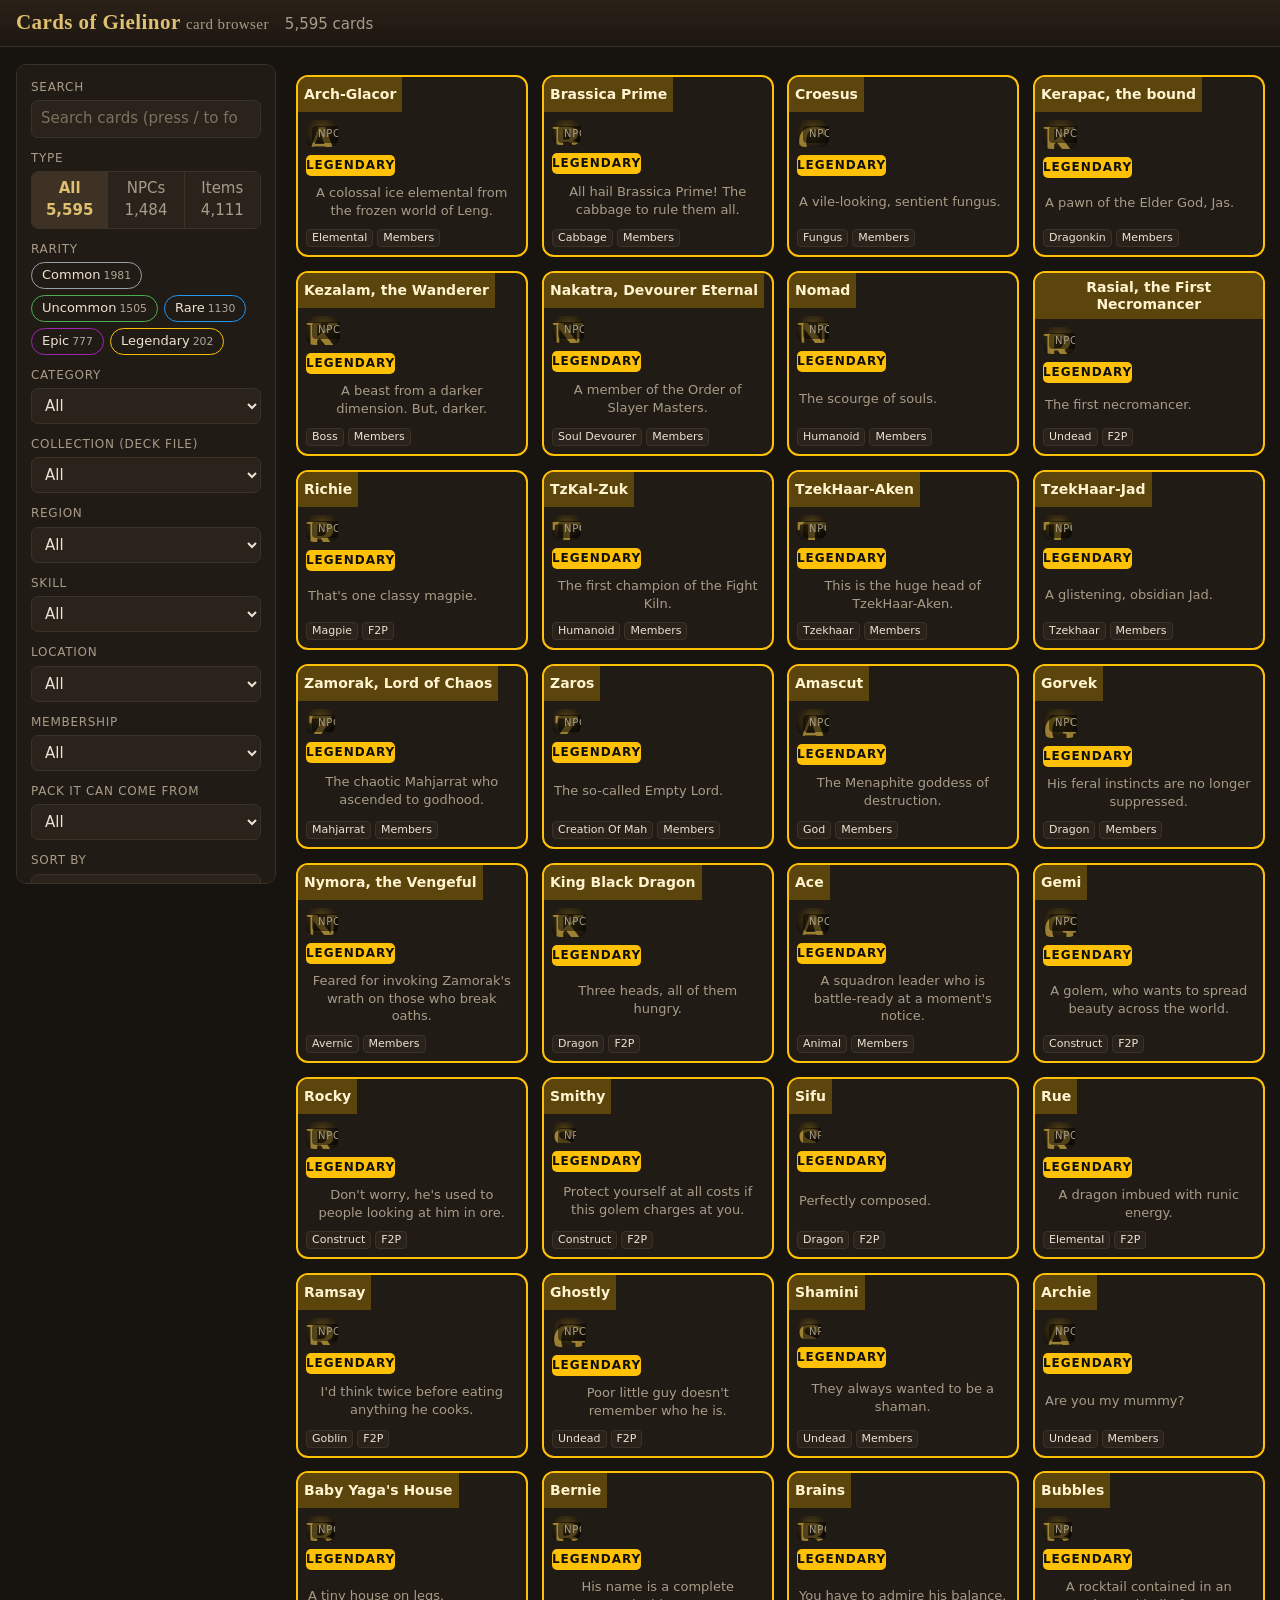
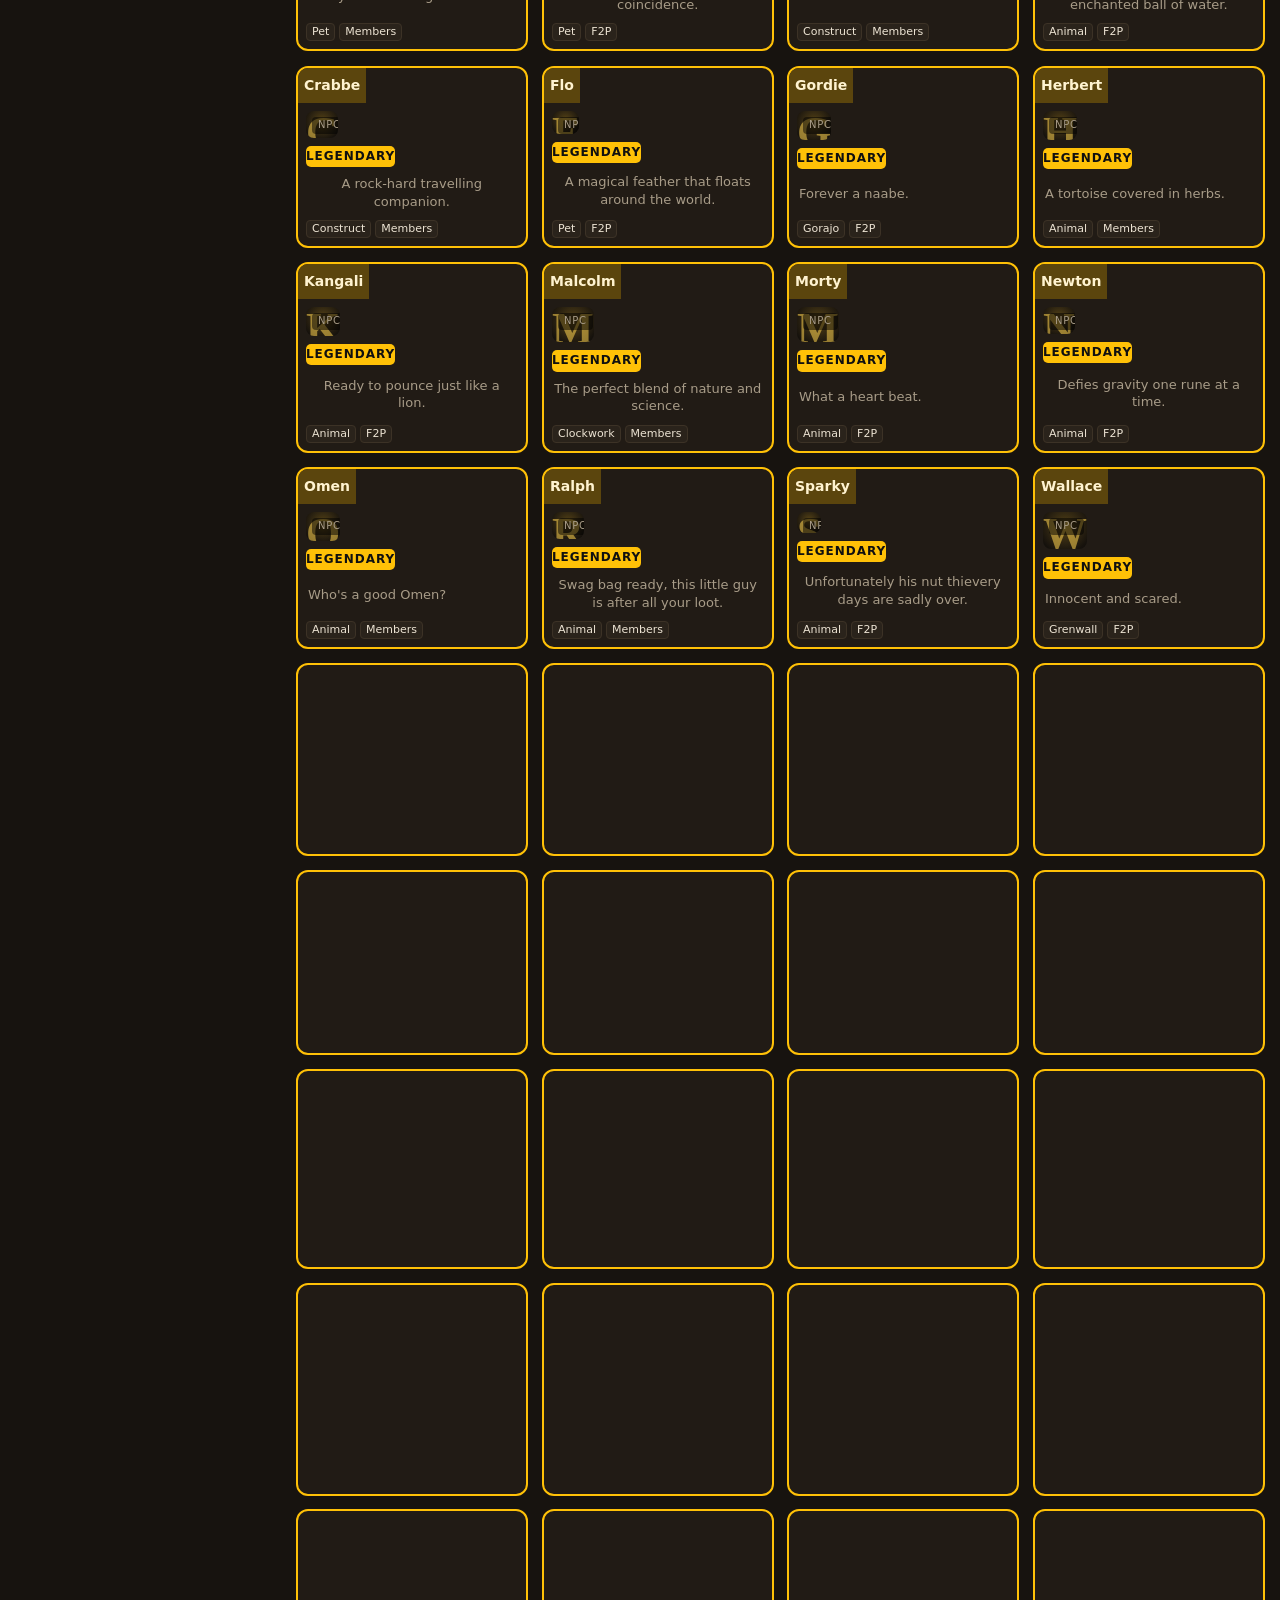
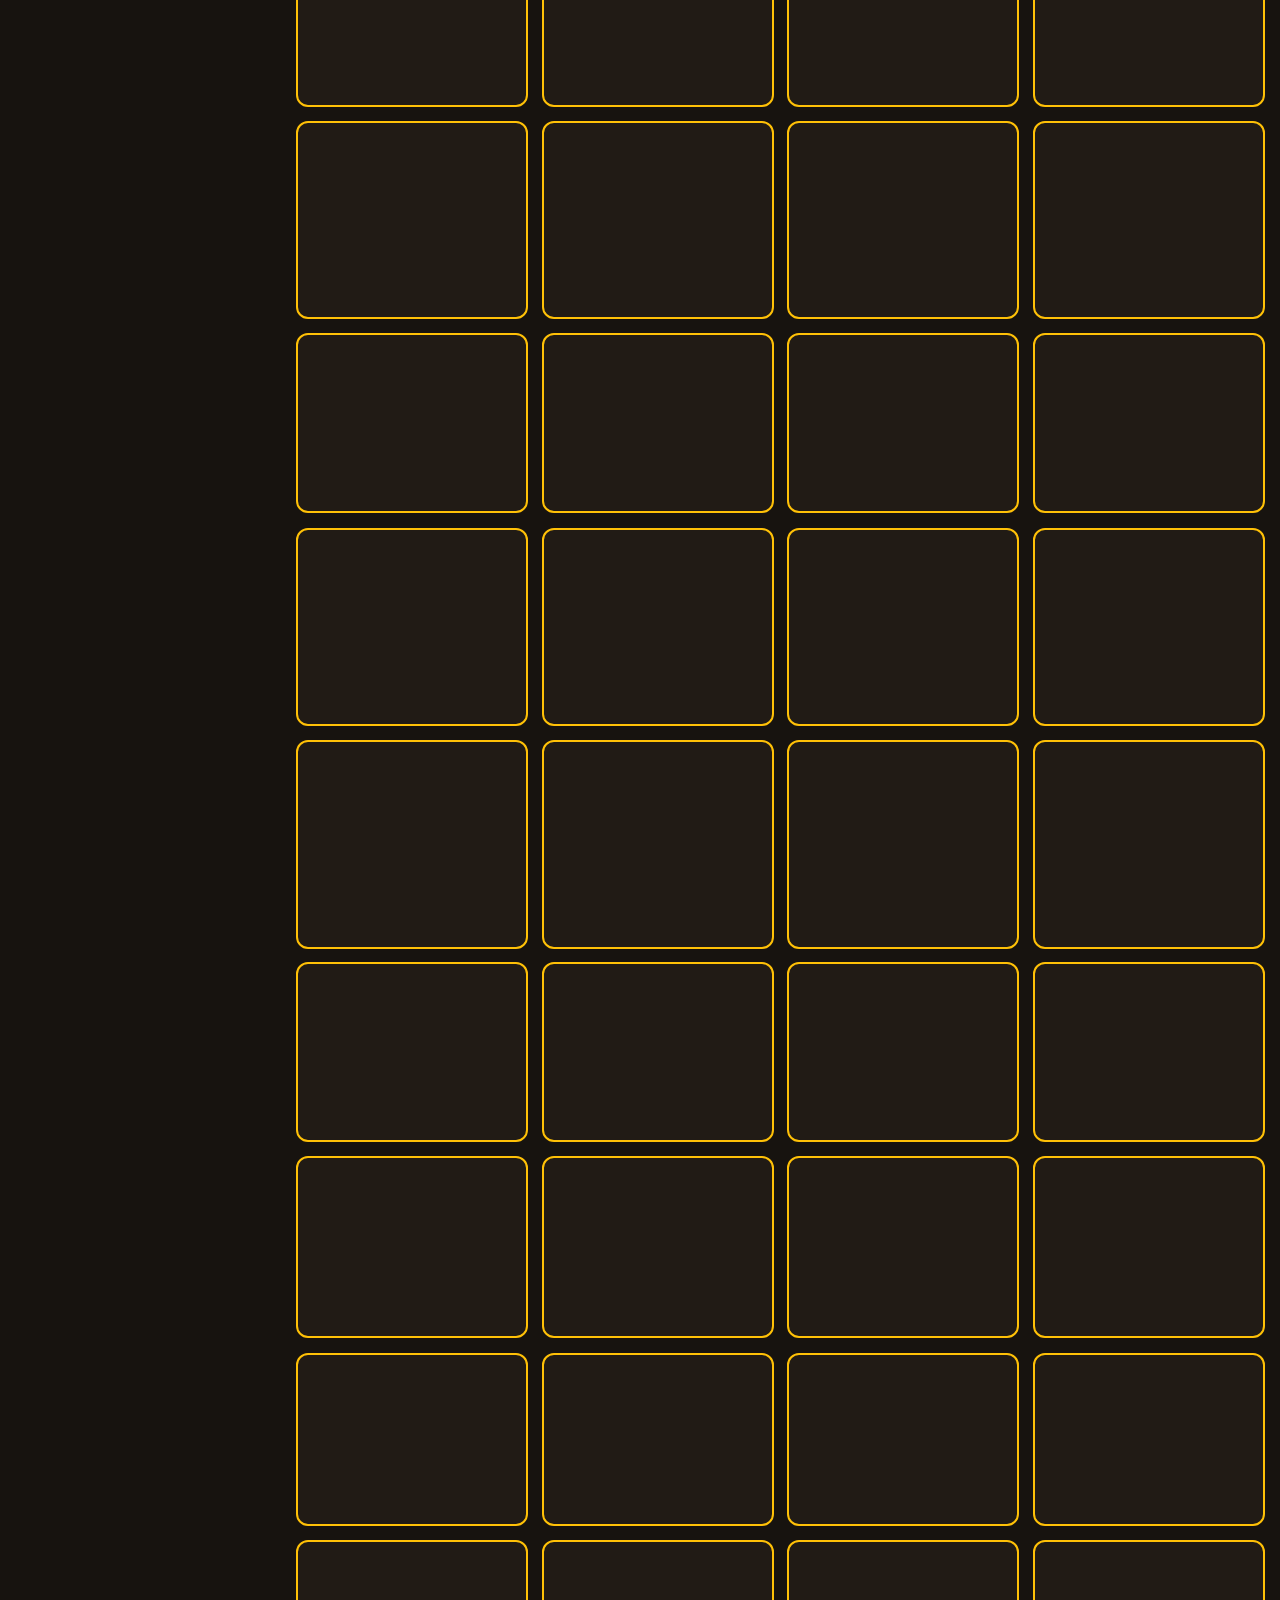
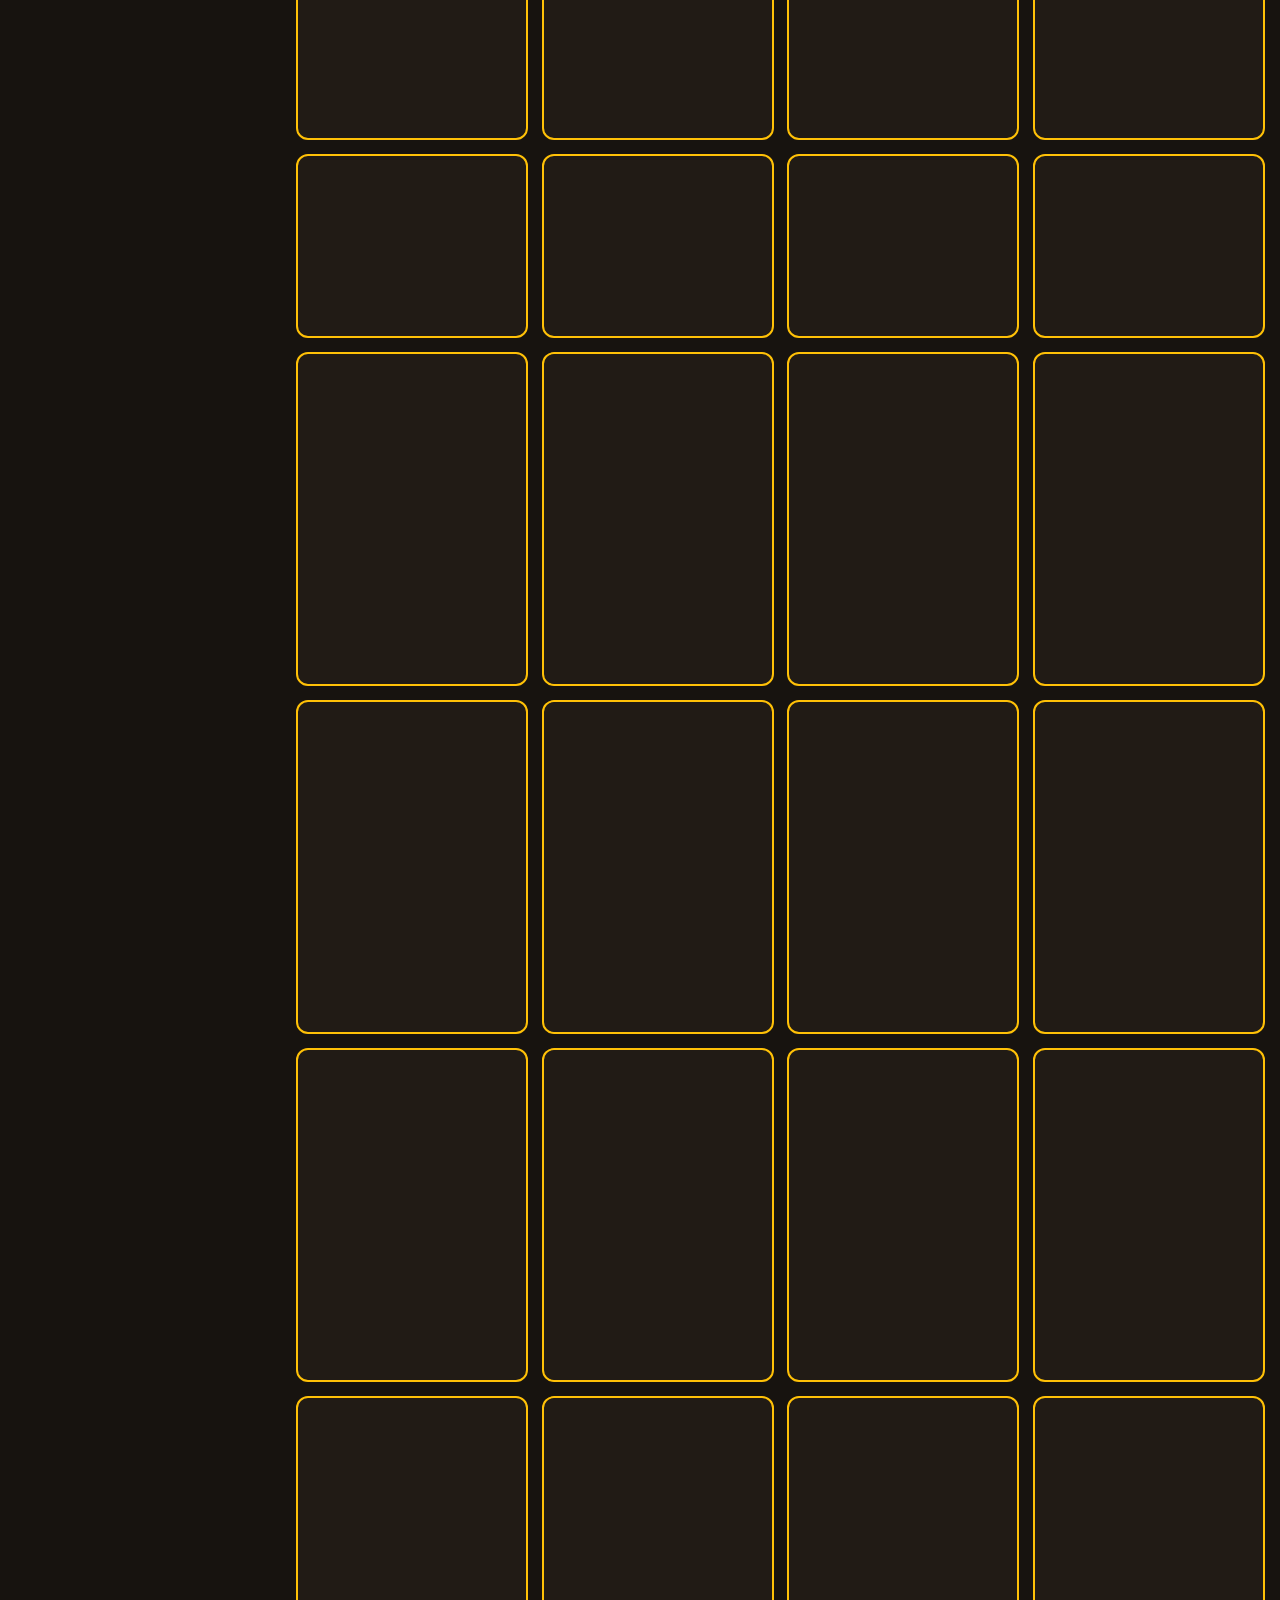
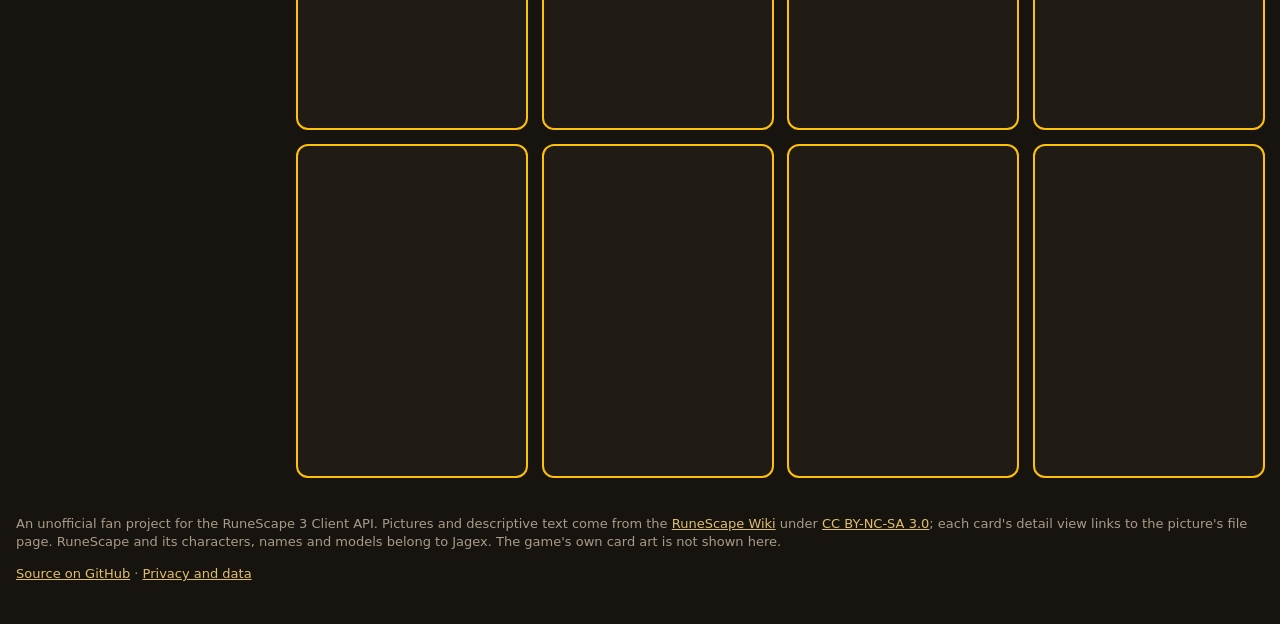
==== commit 7b13006a: "Website: a privacy and data page, linked from the footer What the plugin reads, what it saves on the" ====
--- a/docs/index.html
+++ b/docs/index.html
@@ -80,7 +80,7 @@
   <a href="https://creativecommons.org/licenses/by-nc-sa/3.0/" rel="noopener">CC BY-NC-SA 3.0</a>; each card's
   detail view links to the picture's file page. RuneScape and its characters, names and models belong to Jagex.
   The game's own card art is not shown here.</p>
-  <p><a href="https://github.com/blueylewiedev/CardsOfGielinor" rel="noopener">Source on GitHub</a></p>
+  <p><a href="https://github.com/blueylewiedev/CardsOfGielinor" rel="noopener">Source on GitHub</a> · <a href="privacy.html">Privacy and data</a></p>
 </footer>
 
 <div id="modal" class="modal" hidden role="dialog" aria-modal="true" aria-labelledby="m-name">
